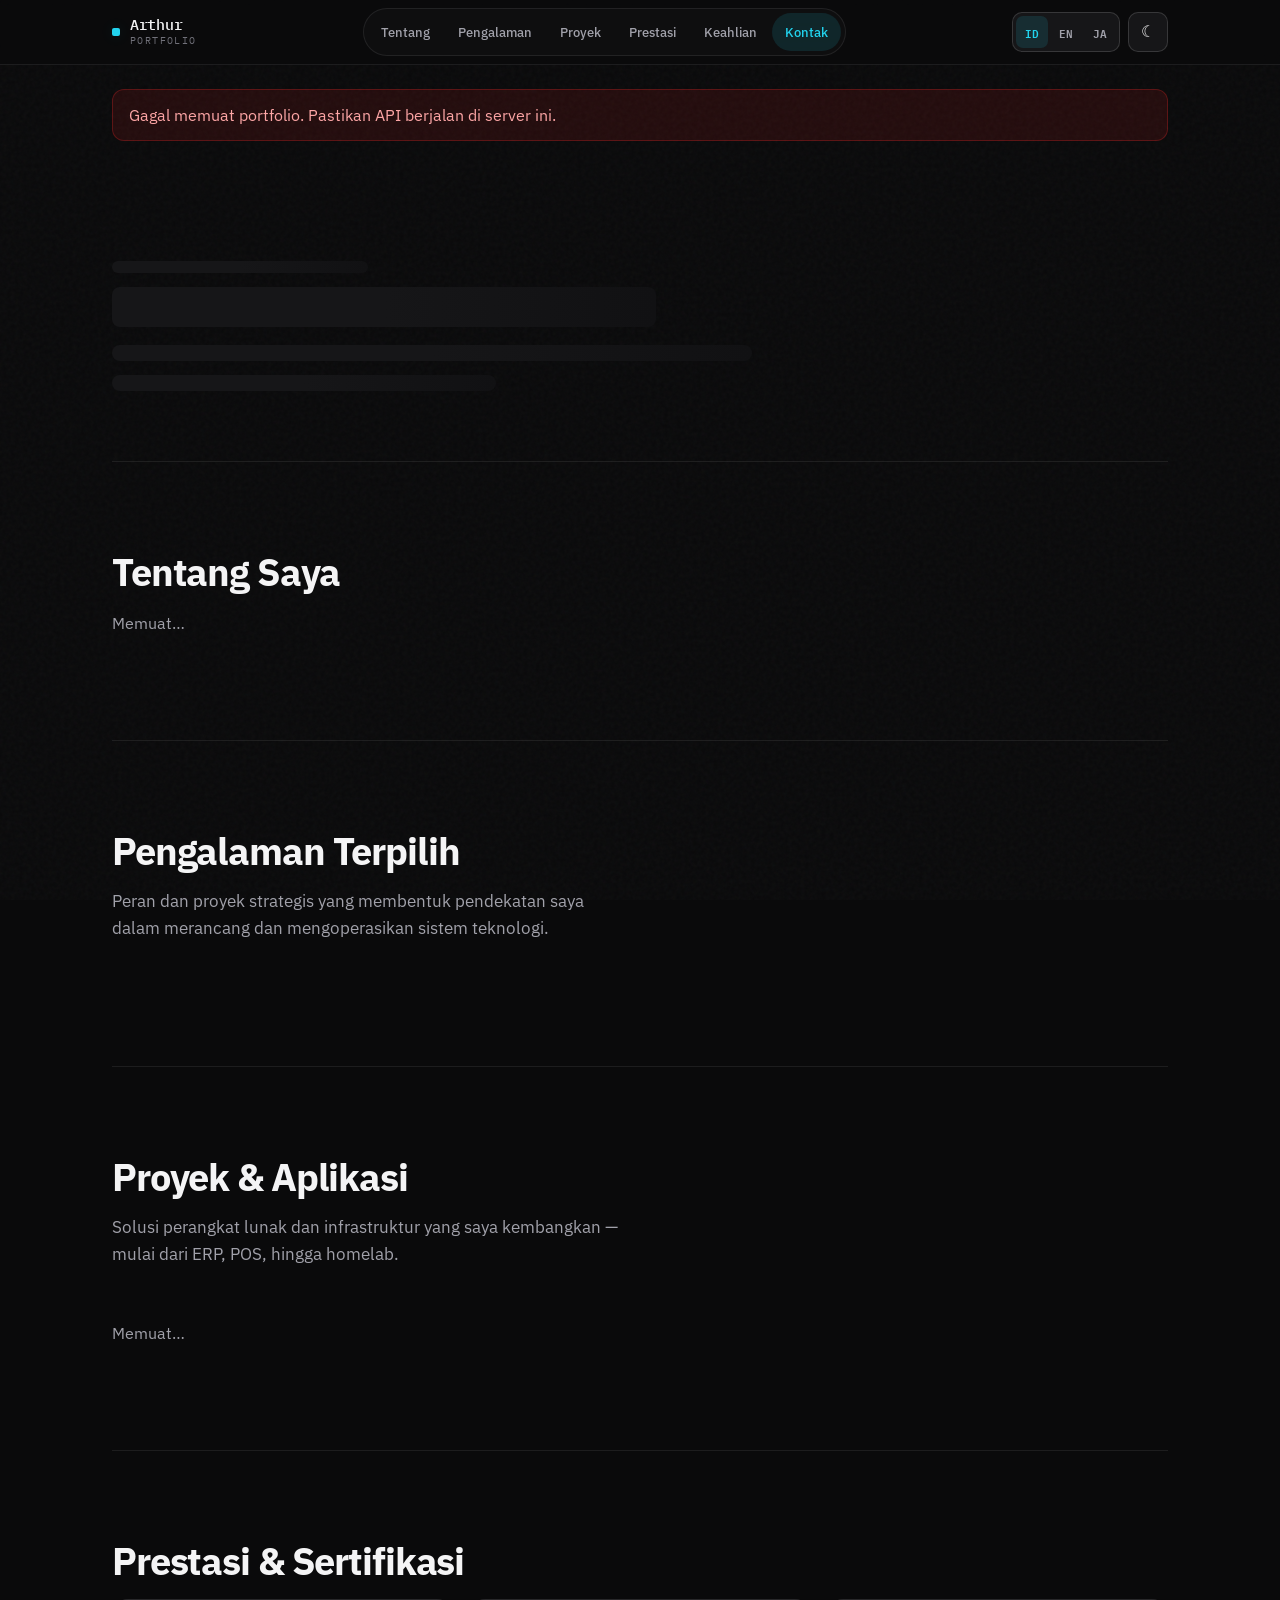
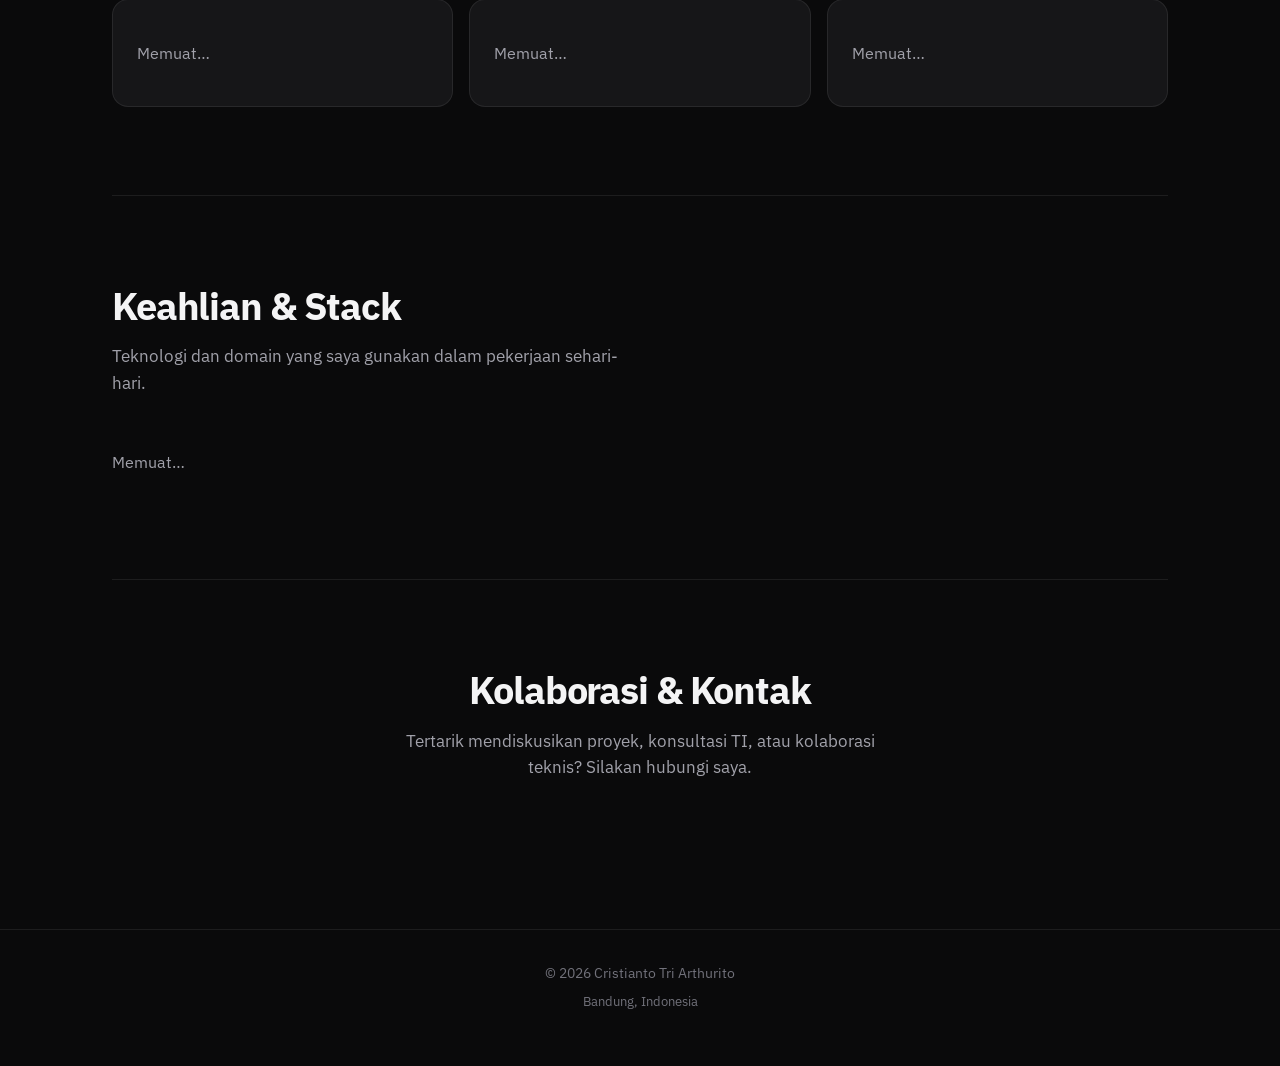
==== index.html @ 10476b2e "Initial GitHub Pages portfolio frontend. Static site from portfolio-web; CMS API hosted on VPS (ssli" ====
<!DOCTYPE html>
<html lang="id">
<head>
  <meta charset="UTF-8">
  <meta name="viewport" content="width=device-width, initial-scale=1.0">
  <meta name="description" content="Portfolio Cristianto Tri Arthurito — IT Support, Full Stack Development, Networking & Cybersecurity">
  <meta name="theme-color" content="#0a0a0b">
  <meta property="og:type" content="website">
  <meta property="og:title" content="Portfolio — Cristianto Tri Arthurito">
  <meta property="og:description" content="IT Support · Full Stack · Networking & Cybersecurity — Bandung, Indonesia">
  <meta property="og:locale" content="id_ID">
  <title>Portfolio — Cristianto Tri Arthurito</title>
  <link rel="icon" href="/favicon.svg" type="image/svg+xml">
  <link rel="preconnect" href="https://fonts.googleapis.com">
  <link rel="preconnect" href="https://fonts.gstatic.com" crossorigin>
  <link href="https://fonts.googleapis.com/css2?family=IBM+Plex+Mono:wght@400;500&family=IBM+Plex+Sans:wght@400;500;600;700&display=swap" rel="stylesheet">
  <script src="/js/theme.js"></script>
  <link rel="stylesheet" href="/css/style.css">
</head>
<body class="site">
  <div class="site__noise" aria-hidden="true"></div>

  <header class="site-header" id="site-header">
    <div class="site-header__inner">
      <a href="/" class="site-header__brand" data-i18n-attr="aria-label:nav.home">
        <span class="site-header__mark" aria-hidden="true"></span>
        <span class="site-header__brand-text">
          <strong id="nav-brand">Arthur</strong>
          <small data-i18n="nav.brand">Portfolio</small>
        </span>
      </a>

      <nav class="site-header__nav" id="site-nav" aria-label="Navigasi utama">
        <div class="site-header__links">
          <a href="/about.html" class="nav-link" data-nav="about" data-i18n="nav.about">Tentang</a>
          <a href="#pengalaman" class="nav-link" data-nav="pengalaman" data-i18n="nav.experience">Pengalaman</a>
          <a href="#proyek" class="nav-link" data-nav="proyek" data-i18n="nav.projects">Proyek</a>
          <a href="#prestasi" class="nav-link" data-nav="prestasi" data-i18n="nav.achievements">Prestasi</a>
          <a href="#keahlian" class="nav-link" data-nav="keahlian" data-i18n="nav.skills">Keahlian</a>
          <a href="#kontak" class="nav-link" data-nav="kontak" data-i18n="nav.contact">Kontak</a>
        </div>
      </nav>

      <div class="site-header__tools">
        <div id="lang-slot"></div>
        <div id="theme-slot"></div>
        <button type="button" class="site-header__menu" id="nav-toggle" data-i18n-attr="aria-label:nav.menu.open" aria-expanded="false" aria-controls="site-nav">
          <span></span><span></span><span></span>
        </button>
      </div>
    </div>
    <div class="site-header__backdrop" id="nav-backdrop" hidden></div>
  </header>

  <main class="site-main">
    <div id="load-error" class="alert" hidden role="alert"></div>

    <section id="hero" class="hero" aria-label="Profil" aria-busy="true">
      <div class="hero-skeleton" id="hero-skeleton">
        <p class="skeleton skeleton--line skeleton--sm"></p>
        <p class="skeleton skeleton--title"></p>
        <p class="skeleton skeleton--line"></p>
        <p class="skeleton skeleton--line skeleton--short"></p>
      </div>
    </section>

    <section class="stats" id="stats" aria-label="Statistik" hidden>
      <div class="stats__grid" id="stats-grid"></div>
    </section>

    <section id="tentang" class="section section--teaser">
      <h2 class="section__title" data-i18n="section.about">Tentang Saya</h2>
      <div id="about-teaser" class="about-teaser">
        <p class="muted" data-i18n="loading">Memuat…</p>
      </div>
    </section>

    <section id="pengalaman" class="section">
      <h2 class="section__title" data-i18n="section.experience">Pengalaman Terpilih</h2>
      <p class="section__lead" data-i18n="section.experience.lead">Peran dan proyek strategis yang membentuk pendekatan saya dalam merancang dan mengoperasikan sistem teknologi.</p>
      <div id="experience-featured" class="work-grid"></div>
      <details class="timeline-expand" id="timeline-expand" hidden>
        <summary data-i18n="timeline.expand">Lihat seluruh riwayat pengalaman</summary>
        <div id="experience-list" class="timeline"></div>
      </details>
    </section>

    <section id="proyek" class="section">
      <h2 class="section__title" data-i18n="section.projects">Proyek & Aplikasi</h2>
      <p class="section__lead" data-i18n="section.projects.lead">Solusi perangkat lunak dan infrastruktur yang saya kembangkan — mulai dari ERP, POS, hingga homelab.</p>
      <div class="work-grid" id="projects-grid">
        <p class="muted" data-i18n="loading">Memuat…</p>
      </div>
    </section>

    <section id="prestasi" class="section">
      <h2 class="section__title" data-i18n="section.achievements">Prestasi & Sertifikasi</h2>
      <div id="ach-section-photos" class="ach-section-photos" hidden></div>
      <div class="ach-grid" id="ach-grid">
        <div class="ach-card" id="ach-competitions"><p class="muted" data-i18n="loading">Memuat…</p></div>
        <div class="ach-card" id="ach-certifications"><p class="muted" data-i18n="loading">Memuat…</p></div>
        <div class="ach-card" id="ach-activities"><p class="muted" data-i18n="loading">Memuat…</p></div>
      </div>
    </section>

    <section id="keahlian" class="section">
      <h2 class="section__title" data-i18n="section.skills">Keahlian & Stack</h2>
      <p class="section__lead" data-i18n="section.skills.lead">Teknologi dan domain yang saya gunakan dalam pekerjaan sehari-hari.</p>
      <div class="skills-grid" id="skills-grid">
        <p class="muted" data-i18n="loading">Memuat…</p>
      </div>
    </section>

    <section id="kontak" class="section section--cta">
      <h2 class="section__title" data-i18n="section.contact">Kolaborasi & Kontak</h2>
      <p class="section__lead" id="cta-lead" data-i18n="section.contact.lead">Tertarik mendiskusikan proyek, konsultasi TI, atau kolaborasi teknis? Silakan hubungi saya.</p>
      <div class="cta-actions" id="cta-actions"></div>
    </section>
  </main>

  <footer class="site-footer">
    <p>© <span id="year"></span> <span id="footer-name">Cristianto Tri Arthurito</span></p>
    <p class="site-footer__meta"><span id="footer-location">Bandung, Indonesia</span></p>
  </footer>

  <dialog id="lightbox" class="lightbox">
    <button type="button" class="lightbox__close" id="lightbox-close" data-i18n-attr="aria-label:lightbox.close">×</button>
    <div class="lightbox__single" id="lightbox-single">
      <img id="lightbox-img" src="" alt="Foto diperbesar">
    </div>
    <div class="lightbox__album" id="lightbox-album" hidden>
      <p class="lightbox__album-title" id="lightbox-album-title"></p>
      <div class="lightbox__album-grid" id="lightbox-album-grid"></div>
    </div>
  </dialog>

  <script src="/js/config.js"></script>
  <script src="/js/content-i18n.js?v=1"></script>
  <script src="/js/i18n.js?v=3"></script>
  <script src="/js/api.js"></script>
  <script src="/js/photos.js"></script>
  <script src="/js/core.js"></script>
  <script src="/js/counters.js"></script>
  <script src="/js/reveal.js"></script>
  <script src="/js/app.js"></script>
  <script src="/js/site.js"></script>
</body>
</html>
---- css/style.css ----
/* Portfolio — codedgar-inspired, dark default + light toggle */
:root,
[data-theme="dark"] {
  --bg: #0a0a0b;
  --bg-elevated: #111113;
  --bg-card: #161618;
  --ink: #f4f4f5;
  --ink-muted: #a1a1aa;
  --ink-dim: #71717a;
  --accent: #22d3ee;
  --accent-hover: #67e8f9;
  --accent-dim: #0891b2;
  --accent-soft: rgba(34, 211, 238, 0.12);
  --border: rgba(255, 255, 255, 0.08);
  --border-strong: rgba(255, 255, 255, 0.14);
  --header-bg: rgba(10, 10, 11, 0.82);
  --btn-primary-bg: #f4f4f5;
  --btn-primary-ink: #0a0a0b;
  --noise-opacity: 0.035;
  color-scheme: dark;
}

[data-theme="light"] {
  --bg: #f8fafc;
  --bg-elevated: #ffffff;
  --bg-card: #ffffff;
  --ink: #0f172a;
  --ink-muted: #475569;
  --ink-dim: #64748b;
  --accent: #0891b2;
  --accent-hover: #0e7490;
  --accent-dim: #155e75;
  --accent-soft: rgba(8, 145, 178, 0.1);
  --border: rgba(15, 23, 42, 0.08);
  --border-strong: rgba(15, 23, 42, 0.14);
  --header-bg: rgba(248, 250, 252, 0.88);
  --btn-primary-bg: #0f172a;
  --btn-primary-ink: #f8fafc;
  --noise-opacity: 0.02;
  color-scheme: light;
}

:root {
  --radius: 12px;
  --radius-lg: 16px;
  --shadow: 0 8px 32px rgba(0, 0, 0, 0.4);
  --font: "IBM Plex Sans", system-ui, sans-serif;
  --mono: "IBM Plex Mono", ui-monospace, monospace;
  --max: 1120px;
  --header-h: 64px;
}

*, *::before, *::after { box-sizing: border-box; }

html { scroll-behavior: smooth; }

body.site {
  margin: 0;
  font-family: var(--font);
  font-size: 1rem;
  line-height: 1.65;
  color: var(--ink);
  background: var(--bg);
  min-height: 100vh;
}

.site__noise {
  pointer-events: none;
  position: fixed;
  inset: 0;
  z-index: 0;
  opacity: var(--noise-opacity);
  background-image: url("data:image/svg+xml,%3Csvg viewBox='0 0 256 256' xmlns='http://www.w3.org/2000/svg'%3E%3Cfilter id='n'%3E%3CfeTurbulence type='fractalNoise' baseFrequency='0.85' numOctaves='4' stitchTiles='stitch'/%3E%3C/filter%3E%3Crect width='100%25' height='100%25' filter='url(%23n)'/%3E%3C/svg%3E");
}

a {
  color: var(--accent);
  text-decoration: none;
  transition: color 0.15s;
}
a:hover { color: var(--accent-hover); }

.muted { color: var(--ink-muted); }

/* Header */
.site-header {
  position: sticky;
  top: 0;
  z-index: 100;
  background: var(--header-bg);
  backdrop-filter: blur(16px);
  border-bottom: 1px solid var(--border);
  transition: box-shadow 0.2s ease, border-color 0.2s ease;
}

.site-header.is-scrolled {
  border-bottom-color: var(--border-strong);
  box-shadow: 0 8px 32px rgba(0, 0, 0, 0.18);
}

[data-theme="light"] .site-header.is-scrolled {
  box-shadow: 0 8px 24px rgba(15, 23, 42, 0.08);
}

.site-header__inner {
  display: grid;
  grid-template-columns: auto 1fr auto;
  align-items: center;
  gap: 12px 20px;
  max-width: var(--max);
  margin: 0 auto;
  height: var(--header-h);
  padding: 0 clamp(16px, 4vw, 32px);
}

.site-header__brand {
  display: flex;
  align-items: center;
  gap: 10px;
  min-width: 0;
  text-decoration: none;
}

.site-header__mark {
  flex-shrink: 0;
  width: 8px;
  height: 8px;
  border-radius: 2px;
  background: var(--accent);
  box-shadow: 0 0 14px var(--accent-soft);
}

.site-header__brand-text {
  display: flex;
  flex-direction: column;
  gap: 2px;
  line-height: 1.1;
}

.site-header__brand-text strong {
  font-family: var(--mono);
  font-weight: 500;
  font-size: 0.92rem;
  color: var(--ink);
  letter-spacing: -0.02em;
}

.site-header__brand-text small {
  font-family: var(--mono);
  font-size: 0.62rem;
  font-weight: 400;
  letter-spacing: 0.14em;
  text-transform: uppercase;
  color: var(--ink-dim);
}

.site-header__brand:hover .site-header__brand-text strong {
  color: var(--accent);
}

.site-header__nav {
  display: flex;
  justify-content: center;
  min-width: 0;
}

.site-header__links {
  display: flex;
  align-items: center;
  flex-wrap: nowrap;
  gap: 2px;
  padding: 4px;
  border: 1px solid var(--border);
  border-radius: 999px;
  background: rgba(255, 255, 255, 0.02);
}

[data-theme="light"] .site-header__links {
  background: rgba(15, 23, 42, 0.03);
}

.nav-link {
  display: inline-flex;
  align-items: center;
  justify-content: center;
  padding: 8px 13px;
  border-radius: 999px;
  font-size: 0.84rem;
  font-weight: 500;
  color: var(--ink-muted);
  text-decoration: none;
  white-space: nowrap;
  transition: color 0.15s ease, background 0.15s ease, border-color 0.15s ease;
}

.nav-link:hover {
  color: var(--ink);
  background: rgba(255, 255, 255, 0.05);
}

[data-theme="light"] .nav-link:hover {
  background: rgba(15, 23, 42, 0.05);
}

.nav-link.is-active {
  color: var(--accent) !important;
  background: var(--accent-soft);
}

.nav-link--admin {
  font-family: var(--mono);
  font-size: 0.68rem;
  font-weight: 500;
  letter-spacing: 0.08em;
  text-transform: uppercase;
  padding: 7px 11px;
  border: 1px solid var(--border-strong);
  background: transparent;
}

.nav-link--admin:hover {
  color: var(--accent);
  border-color: var(--accent-dim);
  background: var(--accent-soft);
}

.nav-link--mobile-only { display: none; }
.nav-link--desktop-only { display: inline-flex; }

.site-header__tools {
  display: flex;
  align-items: center;
  gap: 8px;
}

.site-header__backdrop {
  position: fixed;
  inset: var(--header-h) 0 0;
  z-index: 98;
  background: rgba(0, 0, 0, 0.45);
  backdrop-filter: blur(2px);
  opacity: 0;
  pointer-events: none;
  transition: opacity 0.25s ease;
}

body.nav-open .site-header__backdrop {
  opacity: 1;
  pointer-events: auto;
}

.theme-toggle {
  display: inline-flex;
  align-items: center;
  justify-content: center;
  width: 40px;
  height: 40px;
  border-radius: 10px;
  border: 1px solid var(--border-strong);
  background: var(--bg-card);
  color: var(--ink);
  cursor: pointer;
  font-size: 1rem;
  transition: border-color 0.15s, background 0.15s;
}
.theme-toggle:hover {
  border-color: var(--accent);
  color: var(--accent);
}
.theme-toggle__icon { line-height: 1; }
html:not([data-theme="light"]) .theme-toggle__icon--sun { display: none; }
html[data-theme="light"] .theme-toggle__icon--moon { display: none; }

/* Language switcher */
.lang-switch {
  display: inline-flex;
  align-items: center;
  gap: 2px;
  padding: 3px;
  border: 1px solid var(--border-strong);
  border-radius: 10px;
  background: var(--bg-card);
}

.lang-switch__btn {
  display: inline-flex;
  align-items: center;
  justify-content: center;
  min-width: 32px;
  height: 32px;
  padding: 0 6px;
  border: none;
  border-radius: 7px;
  background: transparent;
  color: var(--ink-muted);
  font-family: var(--mono);
  font-size: 0.68rem;
  font-weight: 600;
  letter-spacing: 0.04em;
  cursor: pointer;
  transition: color 0.2s ease, background 0.2s ease, transform 0.2s ease;
}

.lang-switch__btn:hover {
  color: var(--ink);
  background: rgba(255, 255, 255, 0.06);
  transform: translateY(-1px);
}

[data-theme="light"] .lang-switch__btn:hover {
  background: rgba(15, 23, 42, 0.06);
}

.lang-switch__btn.is-active {
  color: var(--accent);
  background: var(--accent-soft);
}

.site-header__menu {
  display: none;
  flex-direction: column;
  justify-content: center;
  gap: 5px;
  width: 40px;
  height: 40px;
  padding: 0;
  border: 1px solid var(--border-strong);
  border-radius: 10px;
  background: var(--bg-card);
  cursor: pointer;
  transition: border-color 0.15s ease;
}

.site-header__menu:hover {
  border-color: var(--accent);
}

.site-header__menu span {
  display: block;
  width: 16px;
  height: 2px;
  margin: 0 auto;
  background: var(--ink);
  border-radius: 1px;
  transition: transform 0.22s ease, opacity 0.15s ease;
}

@media (max-width: 960px) {
  .site-header__links {
    gap: 0;
    padding: 3px;
  }

  .nav-link {
    padding: 7px 10px;
    font-size: 0.8rem;
  }
}

@media (max-width: 900px) {
  .site-header__inner {
    display: flex;
    justify-content: space-between;
  }

  .site-header__menu { display: flex; }

  .nav-link--mobile-only { display: inline-flex; }
  .nav-link--desktop-only { display: none; }

  .site-header__nav {
    position: fixed;
    top: var(--header-h);
    left: 12px;
    right: 12px;
    z-index: 99;
    justify-content: stretch;
    transform: translateY(-8px);
    opacity: 0;
    pointer-events: none;
    transition: transform 0.25s ease, opacity 0.25s ease;
  }

  .site-header__links {
    flex-direction: column;
    align-items: stretch;
    gap: 4px;
    width: 100%;
    padding: 10px;
    border-radius: var(--radius-lg);
    border-color: var(--border-strong);
    background: var(--bg-elevated);
    box-shadow: var(--shadow);
  }

  .nav-link {
    justify-content: flex-start;
    width: 100%;
    padding: 12px 14px;
    font-size: 0.92rem;
    border-radius: 10px;
  }

  .nav-link--admin {
    margin-top: 4px;
    padding-top: 12px;
    padding-bottom: 12px;
    border-style: dashed;
  }

  body.nav-open .site-header__nav {
    transform: translateY(0);
    opacity: 1;
    pointer-events: auto;
  }

  body.nav-open .site-header__menu span:nth-child(2) { opacity: 0; }
  body.nav-open .site-header__menu span:first-child { transform: translateY(7px) rotate(45deg); }
  body.nav-open .site-header__menu span:last-child { transform: translateY(-7px) rotate(-45deg); }
}

.site-main {
  position: relative;
  z-index: 1;
  max-width: var(--max);
  margin: 0 auto;
  padding: 0 clamp(16px, 4vw, 32px) 80px;
}

/* Hero */
.hero {
  padding: clamp(48px, 10vw, 96px) 0 clamp(32px, 6vw, 56px);
  border-bottom: 1px solid var(--border);
}

.hero__init {
  font-family: var(--mono);
  font-size: 0.78rem;
  color: var(--ink-dim);
  margin: 0 0 28px;
  letter-spacing: 0.02em;
}
.hero__init a { color: var(--accent); }

.hero__inner {
  display: grid;
  gap: 40px;
  align-items: center;
}
@media (min-width: 860px) {
  .hero__inner { grid-template-columns: 1.15fr 0.85fr; gap: 56px; }
}

.hero h1 {
  font-size: clamp(2.25rem, 6vw, 3.5rem);
  font-weight: 700;
  line-height: 1.08;
  letter-spacing: -0.04em;
  margin: 0 0 16px;
}

.hero__role {
  font-family: var(--mono);
  font-size: clamp(0.85rem, 2vw, 1rem);
  font-weight: 500;
  color: var(--accent);
  margin: 0 0 20px;
}

.hero__lead {
  font-size: clamp(1.05rem, 2.2vw, 1.2rem);
  color: var(--ink-muted);
  max-width: 42ch;
  margin: 0 0 28px;
  line-height: 1.6;
}

.hero__actions {
  display: flex;
  flex-wrap: wrap;
  gap: 12px;
}

.btn {
  display: inline-flex;
  align-items: center;
  justify-content: center;
  gap: 8px;
  padding: 12px 22px;
  font-family: inherit;
  font-size: 0.9rem;
  font-weight: 600;
  border-radius: var(--radius);
  border: 1px solid transparent;
  cursor: pointer;
  transition: background 0.15s, border-color 0.15s, color 0.15s;
}

.btn--primary {
  background: var(--btn-primary-bg);
  color: var(--btn-primary-ink);
}
.btn--primary:hover {
  filter: brightness(1.08);
}

.btn--ghost {
  background: transparent;
  border-color: var(--border-strong);
  color: var(--ink);
}
.btn--ghost:hover {
  border-color: var(--accent);
  color: var(--accent);
}

.hero__meta {
  font-size: 0.88rem;
  color: var(--ink-dim);
  margin-top: 20px;
}

.hero__visual {
  display: flex;
  justify-content: center;
  align-items: flex-start;
}

.hero__visual .photo-gallery--single .photo-gallery__item {
  aspect-ratio: 4/5;
  max-height: 440px;
  border-radius: var(--radius-lg);
  border: 1px solid var(--border);
  overflow: hidden;
  box-shadow: var(--shadow);
}

/* Hero — tumpukan foto profil */
.photo-stack {
  position: relative;
  display: block;
  width: min(100%, 300px);
  aspect-ratio: 4/5;
  max-height: 440px;
  margin: 0 auto;
  padding: 0;
  border: none;
  background: transparent;
  cursor: pointer;
  -webkit-tap-highlight-color: transparent;
}

.photo-stack:focus-visible {
  outline: 2px solid var(--accent);
  outline-offset: 4px;
  border-radius: var(--radius-lg);
}

.photo-stack__card {
  position: absolute;
  inset: 0;
  border-radius: var(--radius-lg);
  border: 1px solid var(--border);
  overflow: hidden;
  box-shadow: var(--shadow);
  background: var(--bg-card);
  transform: translate(calc(var(--depth) * 11px), calc(var(--depth) * -9px))
    rotate(calc(var(--depth) * 1.8deg));
  z-index: calc(20 - var(--depth));
  transition: transform 0.25s ease, box-shadow 0.25s ease;
}

.photo-stack__card img {
  width: 100%;
  height: 100%;
  object-fit: cover;
  display: block;
}

.photo-stack:hover .photo-stack__card,
.photo-stack:focus-visible .photo-stack__card {
  transform: translate(calc(var(--depth) * 13px), calc(var(--depth) * -11px))
    rotate(calc(var(--depth) * 1.8deg));
}

.photo-stack:hover .photo-stack__card:first-child,
.photo-stack:focus-visible .photo-stack__card:first-child {
  box-shadow: 0 20px 40px rgba(0, 0, 0, 0.18);
}

.photo-stack__badge {
  position: absolute;
  right: 12px;
  bottom: 12px;
  z-index: 20;
  font-family: var(--mono);
  font-size: 0.72rem;
  font-weight: 600;
  padding: 6px 10px;
  border-radius: 999px;
  background: rgba(10, 10, 11, 0.75);
  color: #fff;
  border: 1px solid rgba(255, 255, 255, 0.15);
  backdrop-filter: blur(6px);
  pointer-events: none;
}

/* Stats */
.stats {
  padding: 40px 0;
  border-bottom: 1px solid var(--border);
}

.stats__grid {
  display: grid;
  grid-template-columns: repeat(2, 1fr);
  gap: 24px 32px;
}
@media (min-width: 640px) {
  .stats__grid { grid-template-columns: repeat(4, 1fr); }
}

.stat-item__value {
  font-size: clamp(2rem, 4vw, 2.75rem);
  font-weight: 700;
  letter-spacing: -0.03em;
  line-height: 1;
  margin-bottom: 6px;
  font-variant-numeric: tabular-nums;
  transition: opacity 0.2s;
}

.stat-item.is-animating .stat-item__value {
  opacity: 1;
}

/* About teaser & page */
.section--teaser { padding-bottom: clamp(40px, 6vw, 64px); }

.about-teaser__text {
  font-size: 1.05rem;
  color: var(--ink-muted);
  max-width: 58ch;
  margin: 0 0 16px;
  line-height: 1.65;
}

.about-block__link {
  display: inline-flex;
  font-weight: 600;
  font-size: 0.95rem;
}

.about-page__hero {
  padding: clamp(40px, 8vw, 72px) 0 24px;
  border-bottom: 1px solid var(--border);
}

.about-page__title {
  font-size: clamp(2rem, 5vw, 2.75rem);
  font-weight: 700;
  letter-spacing: -0.03em;
  margin: 0 0 12px;
}

.about-page__layout {
  display: grid;
  gap: 32px;
}
@media (min-width: 860px) {
  .about-page__layout {
    grid-template-columns: 1fr minmax(240px, 300px);
    align-items: start;
  }
}

.about-page__story p {
  margin: 0 0 1.1em;
  color: var(--ink-muted);
  font-size: 1.05rem;
  line-height: 1.7;
}
.about-page__story p:last-child { margin-bottom: 0; }

.about-page__photo {
  margin-bottom: 28px;
  max-width: 360px;
}
.about-page__photo .photo-gallery__item {
  aspect-ratio: 4/5;
  border-radius: var(--radius-lg);
  border: 1px solid var(--border);
}

.about-sidebar__card {
  padding: 22px;
  background: var(--bg-card);
  border: 1px solid var(--border);
  border-radius: var(--radius-lg);
  position: sticky;
  top: calc(var(--header-h) + 16px);
}
.about-sidebar__card h3 {
  font-family: var(--mono);
  font-size: 0.75rem;
  text-transform: uppercase;
  letter-spacing: 0.08em;
  color: var(--accent-dim);
  margin: 0 0 14px;
}
.about-sidebar__card ul {
  list-style: none;
  margin: 0;
  padding: 0;
}
.about-sidebar__card li {
  display: flex;
  flex-direction: column;
  gap: 4px;
  padding: 10px 0;
  border-bottom: 1px solid var(--border);
  font-size: 0.88rem;
}
.about-sidebar__card li:last-child { border-bottom: none; }
.about-sidebar__card span { color: var(--ink-dim); font-size: 0.78rem; }

.principle-grid {
  display: grid;
  gap: 16px;
}
@media (min-width: 640px) {
  .principle-grid { grid-template-columns: repeat(2, 1fr); }
}

.principle-card {
  padding: 22px 24px;
  background: var(--bg-card);
  border: 1px solid var(--border);
  border-radius: var(--radius-lg);
}
.principle-card h3 {
  font-size: 1rem;
  font-weight: 600;
  margin: 0 0 8px;
}
.principle-card p {
  margin: 0;
  font-size: 0.92rem;
  color: var(--ink-muted);
  line-height: 1.55;
}

.stack-cloud {
  display: flex;
  flex-wrap: wrap;
  gap: 10px;
}
.tag--lg {
  font-size: 0.82rem;
  padding: 8px 14px;
}

.about-page__back {
  margin-top: 24px;
  font-size: 0.9rem;
}

.stat-item__label {
  font-size: 0.82rem;
  color: var(--ink-muted);
  line-height: 1.4;
}

/* Sections */
.section {
  padding: clamp(56px, 8vw, 88px) 0;
  border-bottom: 1px solid var(--border);
}

.section__label {
  font-family: var(--mono);
  font-size: 0.75rem;
  color: var(--accent-dim);
  margin: 0 0 16px;
  letter-spacing: 0.04em;
}

.section__title {
  font-size: clamp(1.75rem, 4vw, 2.35rem);
  font-weight: 700;
  letter-spacing: -0.03em;
  margin: 0 0 16px;
  line-height: 1.15;
}

.section__lead {
  font-size: 1.05rem;
  color: var(--ink-muted);
  max-width: 52ch;
  margin: 0 0 36px;
  line-height: 1.6;
}

/* Problem / focus cards */
.problem-grid {
  display: grid;
  gap: 16px;
}
@media (min-width: 640px) {
  .problem-grid { grid-template-columns: repeat(2, 1fr); }
}

.problem-card {
  padding: 24px 26px;
  background: var(--bg-card);
  border: 1px solid var(--border);
  border-radius: var(--radius-lg);
  transition: border-color 0.2s;
}
.problem-card:hover { border-color: var(--border-strong); }

.problem-card__num {
  font-family: var(--mono);
  font-size: 0.72rem;
  color: var(--accent);
  display: block;
  margin-bottom: 12px;
}

.problem-card h3 {
  font-size: 1.05rem;
  font-weight: 600;
  margin: 0 0 10px;
  letter-spacing: -0.02em;
}

.problem-card p {
  margin: 0;
  font-size: 0.92rem;
  color: var(--ink-muted);
  line-height: 1.55;
}

/* About */
.about-block {
  display: grid;
  gap: 32px;
}
@media (min-width: 700px) {
  .about-block:has(.about-block__media) {
    grid-template-columns: minmax(200px, 320px) 1fr;
    align-items: start;
  }
}

.about-block__text p {
  margin: 0 0 1.1em;
  color: var(--ink-muted);
  font-size: 1.02rem;
}
.about-block__text p:last-child { margin-bottom: 0; }

.about-block__link {
  display: inline-flex;
  margin-top: 20px;
  font-weight: 600;
  font-size: 0.95rem;
}

/* Featured work */
.work-grid {
  display: grid;
  gap: 20px;
}
@media (min-width: 700px) {
  .work-grid { grid-template-columns: repeat(auto-fit, minmax(300px, 1fr)); }
}

.work-card {
  display: flex;
  flex-direction: column;
  padding: 28px;
  background: var(--bg-card);
  border: 1px solid var(--border);
  border-radius: var(--radius-lg);
  transition: border-color 0.25s ease, transform 0.3s cubic-bezier(0.34, 1.56, 0.64, 1), box-shadow 0.25s ease;
  min-height: 100%;
}
.work-card:hover {
  border-color: var(--accent-dim);
  transform: translateY(-4px);
  box-shadow: 0 12px 32px rgba(0, 0, 0, 0.18);
}

[data-theme="light"] .work-card:hover {
  box-shadow: 0 12px 28px rgba(15, 23, 42, 0.1);
}

.work-card__meta {
  font-family: var(--mono);
  font-size: 0.72rem;
  color: var(--ink-dim);
  margin-bottom: 12px;
}

.work-card__tags {
  display: flex;
  flex-wrap: wrap;
  gap: 6px;
  margin-bottom: 14px;
}

.work-card__tag {
  font-family: var(--mono);
  font-size: 0.68rem;
  padding: 4px 8px;
  border-radius: 4px;
  background: var(--accent-soft);
  color: var(--accent);
}

.work-card h3 {
  font-size: 1.2rem;
  font-weight: 600;
  margin: 0 0 8px;
  letter-spacing: -0.02em;
}

.work-card__company {
  font-size: 0.88rem;
  color: var(--accent);
  margin: 0 0 14px;
}

.work-card p {
  margin: 0;
  font-size: 0.9rem;
  color: var(--ink-muted);
  flex: 1;
  line-height: 1.55;
}

.work-card ul {
  margin: 12px 0 0;
  padding-left: 1.1em;
  font-size: 0.85rem;
  color: var(--ink-muted);
}

/* Project cards */
.project-card__head {
  display: flex;
  justify-content: flex-end;
  margin: -4px 0 8px;
}

.project-card__status {
  font-family: var(--mono);
  font-size: 0.68rem;
  padding: 4px 10px;
  border-radius: 999px;
  border: 1px solid var(--border);
  color: var(--ink-muted);
}

.project-card__status--live {
  border-color: rgba(34, 197, 94, 0.35);
  color: #22c55e;
  background: rgba(34, 197, 94, 0.08);
}

.project-card__status--internal {
  border-color: rgba(59, 130, 246, 0.35);
  color: #3b82f6;
  background: rgba(59, 130, 246, 0.08);
}

.project-card__status--demo,
.project-card__status--development {
  border-color: rgba(234, 179, 8, 0.35);
  color: #eab308;
  background: rgba(234, 179, 8, 0.08);
}

.project-card__actions {
  display: flex;
  flex-wrap: wrap;
  gap: 8px;
  margin-top: 18px;
  padding-top: 16px;
  border-top: 1px solid var(--border);
}

/* Timeline expand */
.timeline-expand {
  margin-top: 32px;
}
.timeline-expand summary {
  font-family: var(--mono);
  font-size: 0.85rem;
  color: var(--accent);
  cursor: pointer;
  padding: 12px 0;
  list-style: none;
}
.timeline-expand summary::-webkit-details-marker { display: none; }

.timeline {
  position: relative;
  padding-left: 24px;
  margin-top: 16px;
}
.timeline::before {
  content: "";
  position: absolute;
  left: 5px;
  top: 8px;
  bottom: 8px;
  width: 1px;
  background: var(--border-strong);
}

.timeline__item {
  position: relative;
  margin-bottom: 24px;
}

.timeline__dot {
  position: absolute;
  left: -24px;
  top: 20px;
  width: 10px;
  height: 10px;
  border-radius: 50%;
  background: var(--accent);
  border: 2px solid var(--bg);
}

.timeline__body {
  padding: 20px 24px;
  background: var(--bg-card);
  border: 1px solid var(--border);
  border-radius: var(--radius);
  transition: border-color 0.25s ease, transform 0.25s ease, box-shadow 0.25s ease;
}

.timeline__item:hover .timeline__body {
  border-color: var(--accent-dim);
  transform: translateX(4px);
  box-shadow: -4px 8px 24px rgba(0, 0, 0, 0.12);
}

.timeline__body h3 {
  font-size: 1.05rem;
  margin: 0 0 6px;
  font-weight: 600;
}

.timeline__meta {
  font-family: var(--mono);
  font-size: 0.78rem;
  color: var(--ink-dim);
  margin: 0 0 12px;
}

.timeline__body ul {
  margin: 0;
  padding-left: 1.1em;
  font-size: 0.88rem;
  color: var(--ink-muted);
}

.timeline__photos, .ach-card__photos { margin-bottom: 14px; }

/* Achievements */
.ach-section-photos { margin-bottom: 24px; }

.ach-grid {
  display: grid;
  gap: 16px;
}
@media (min-width: 700px) {
  .ach-grid { grid-template-columns: repeat(3, 1fr); }
}

.ach-card {
  padding: 24px;
  background: var(--bg-card);
  border: 1px solid var(--border);
  border-radius: var(--radius-lg);
  transition: border-color 0.25s ease, transform 0.3s cubic-bezier(0.34, 1.56, 0.64, 1), box-shadow 0.25s ease;
}

.ach-card:hover {
  border-color: var(--accent-dim);
  transform: translateY(-3px);
  box-shadow: 0 10px 28px rgba(0, 0, 0, 0.15);
}

[data-theme="light"] .ach-card:hover {
  box-shadow: 0 10px 24px rgba(15, 23, 42, 0.08);
}

.ach-card h3 {
  font-family: var(--mono);
  font-size: 0.78rem;
  font-weight: 500;
  text-transform: uppercase;
  letter-spacing: 0.08em;
  color: var(--accent);
  margin: 0 0 14px;
}

.ach-card ul {
  margin: 0;
  padding-left: 1.1em;
  font-size: 0.88rem;
  color: var(--ink-muted);
}
.ach-card li { margin-bottom: 0.4em; }

/* Skills */
.skills-grid {
  display: grid;
  gap: 14px;
  grid-template-columns: repeat(auto-fill, minmax(260px, 1fr));
}

.skill-card {
  padding: 20px 22px;
  background: var(--bg-card);
  border: 1px solid var(--border);
  border-radius: var(--radius);
  transition: border-color 0.3s ease, transform 0.35s cubic-bezier(0.34, 1.56, 0.64, 1), box-shadow 0.3s ease, background 0.3s ease;
  position: relative;
  overflow: hidden;
}

.skill-card::before {
  content: "";
  position: absolute;
  inset: 0;
  background: linear-gradient(135deg, var(--accent-soft) 0%, transparent 60%);
  opacity: 0;
  transition: opacity 0.35s ease;
  pointer-events: none;
}

.skill-card:hover {
  border-color: var(--accent);
  transform: translateY(-6px) scale(1.02);
  box-shadow: 0 16px 40px rgba(34, 211, 238, 0.12);
}

.skill-card:hover::before {
  opacity: 1;
}

[data-theme="light"] .skill-card:hover {
  box-shadow: 0 16px 36px rgba(8, 145, 178, 0.14);
}

.skill-card h3 {
  position: relative;
  z-index: 1;
  font-size: 0.82rem;
  font-weight: 600;
  margin: 0 0 12px;
  color: var(--ink-dim);
  text-transform: uppercase;
  letter-spacing: 0.06em;
  transition: color 0.25s ease;
}

.skill-card:hover h3 {
  color: var(--accent);
}

.skill-card__tags {
  display: flex;
  flex-wrap: wrap;
  gap: 8px;
  position: relative;
  z-index: 1;
}

.tag {
  font-family: var(--mono);
  font-size: 0.75rem;
  padding: 5px 10px;
  border-radius: 6px;
  background: rgba(255, 255, 255, 0.05);
  border: 1px solid var(--border);
  color: var(--ink-muted);
  transition: transform 0.25s cubic-bezier(0.34, 1.56, 0.64, 1), border-color 0.2s ease, color 0.2s ease, background 0.2s ease;
}

.skill-card:hover .tag {
  border-color: var(--accent-dim);
}

.skill-card .tag:hover {
  transform: translateY(-3px) scale(1.06);
  color: var(--accent);
  background: var(--accent-soft);
  border-color: var(--accent);
}

/* CTA */
.section--cta {
  text-align: center;
  border-bottom: none;
  padding-bottom: 40px;
}
.section--cta .section__label,
.section--cta .section__title,
.section--cta .section__lead {
  margin-left: auto;
  margin-right: auto;
}
.section--cta .section__lead { margin-bottom: 28px; }

.cta-actions {
  display: flex;
  flex-wrap: wrap;
  gap: 12px;
  justify-content: center;
}

.cta-empty {
  margin: 0;
  max-width: 36rem;
  text-align: center;
  color: var(--ink-muted);
  font-size: 0.95rem;
  line-height: 1.55;
}

.hero-skeleton {
  max-width: 640px;
}

.skeleton {
  display: block;
  border-radius: 8px;
  background: linear-gradient(90deg, var(--bg-card) 25%, var(--bg-elevated) 50%, var(--bg-card) 75%);
  background-size: 200% 100%;
  animation: skeleton-shimmer 1.2s ease-in-out infinite;
  margin: 0 0 14px;
  min-height: 1rem;
}

.skeleton--sm { width: 40%; min-height: 0.75rem; }
.skeleton--title { width: 85%; min-height: 2.5rem; margin-bottom: 18px; }
.skeleton--short { width: 60%; }

@keyframes skeleton-shimmer {
  0% { background-position: 100% 0; }
  100% { background-position: -100% 0; }
}

/* Footer */
.site-footer {
  position: relative;
  z-index: 1;
  text-align: center;
  padding: 32px 24px 48px;
  font-size: 0.85rem;
  color: var(--ink-dim);
  border-top: 1px solid var(--border);
}
.site-footer p { margin: 0 0 6px; }
.site-footer__meta {
  font-size: 0.82rem;
  color: var(--ink-dim);
}
.site-footer__mono {
  font-family: var(--mono);
  font-size: 0.72rem;
  color: var(--ink-dim);
}

.alert {
  background: rgba(220, 38, 38, 0.12);
  color: #fca5a5;
  padding: 12px 16px;
  border-radius: var(--radius);
  border: 1px solid rgba(220, 38, 38, 0.3);
  margin: 24px 0;
}

/* Photo galleries */
.photo-gallery {
  display: grid;
  grid-template-columns: repeat(auto-fill, minmax(100px, 1fr));
  gap: 10px;
}
.photo-gallery--compact {
  grid-template-columns: repeat(auto-fill, minmax(72px, 1fr));
  gap: 8px;
}
.photo-gallery--single { grid-template-columns: 1fr; }

.photo-gallery__item {
  display: block;
  padding: 0;
  border: none;
  border-radius: 8px;
  overflow: hidden;
  cursor: zoom-in;
  background: var(--bg-card);
  aspect-ratio: 1;
  transition: transform 0.2s;
}
.photo-gallery__item:hover { transform: scale(1.02); }

.photo-gallery__item img {
  width: 100%;
  height: 100%;
  object-fit: cover;
  display: block;
}

/* Lightbox */
.lightbox {
  border: none;
  padding: 0;
  max-width: min(92vw, 960px);
  width: min(92vw, 960px);
  background: transparent;
}
.lightbox::backdrop {
  background: rgba(0, 0, 0, 0.9);
  backdrop-filter: blur(4px);
}
.lightbox__single img {
  width: 100%;
  max-height: 85vh;
  object-fit: contain;
  border-radius: var(--radius);
  display: block;
}
.lightbox__album {
  width: 100%;
  max-height: 85vh;
  overflow: auto;
  padding: 8px 4px 16px;
}
.lightbox__album-title {
  margin: 0 0 16px;
  font-size: 1rem;
  font-weight: 600;
  color: #fff;
  text-align: center;
}
.lightbox__album-grid {
  display: grid;
  grid-template-columns: repeat(auto-fill, minmax(140px, 1fr));
  gap: 12px;
}
.lightbox__album-item {
  display: block;
  padding: 0;
  border: none;
  border-radius: 10px;
  overflow: hidden;
  cursor: zoom-in;
  aspect-ratio: 4/5;
  background: rgba(255, 255, 255, 0.06);
  transition: transform 0.2s, box-shadow 0.2s;
}
.lightbox__album-item:hover {
  transform: scale(1.03);
  box-shadow: 0 8px 24px rgba(0, 0, 0, 0.4);
}
.lightbox__album-item img {
  width: 100%;
  height: 100%;
  object-fit: cover;
  display: block;
}
.lightbox__close {
  position: fixed;
  top: 16px;
  right: 16px;
  width: 44px;
  height: 44px;
  border: none;
  border-radius: 50%;
  background: rgba(255, 255, 255, 0.1);
  color: #fff;
  font-size: 1.5rem;
  cursor: pointer;
  z-index: 10;
}

/* ========== Admin (light theme) ========== */
.admin-body {
  --bg: #eef1f5;
  --bg-elevated: #ffffff;
  --ink: #0f172a;
  --ink-muted: #64748b;
  --accent: #0d6e6e;
  --accent-soft: #e0f2f1;
  --border: rgba(15, 23, 42, 0.08);
  --font-display: "IBM Plex Sans", system-ui, sans-serif;
  background: #eef1f5;
  color: var(--ink);
  color-scheme: light;
}

.login-box {
  max-width: 400px;
  margin: 10vh auto;
  padding: 36px;
  background: #fff;
  border-radius: var(--radius-lg);
  box-shadow: var(--shadow);
  border: 1px solid var(--border);
}
.login-box h1 { margin: 0 0 8px; font-size: 1.5rem; }

.admin-top {
  display: flex;
  justify-content: space-between;
  align-items: flex-start;
  gap: 16px;
  padding: 20px 24px;
  background: #fff;
  border-bottom: 1px solid var(--border);
}

.admin-tabs {
  display: flex;
  flex-wrap: wrap;
  gap: 4px;
  padding: 12px 24px;
  background: #fff;
  border-bottom: 1px solid var(--border);
}
.admin-tabs button {
  padding: 10px 16px;
  border: none;
  background: transparent;
  font-family: inherit;
  font-size: 0.9rem;
  font-weight: 500;
  color: var(--ink-muted);
  border-radius: var(--radius);
  cursor: pointer;
}
.admin-tabs button.is-active {
  background: var(--accent-soft);
  color: var(--accent);
}

.admin-main {
  max-width: 720px;
  margin: 0 auto;
  padding: 24px;
}
.admin-main section[hidden] { display: none !important; }

.admin-actions {
  position: sticky;
  bottom: 0;
  margin-top: 32px;
  padding: 16px 0;
  background: linear-gradient(transparent, #eef1f5 24%);
}

.field {
  display: flex;
  flex-direction: column;
  gap: 6px;
  margin-bottom: 16px;
}
.field span {
  font-size: 0.82rem;
  font-weight: 600;
  color: var(--ink-muted);
}
.field input, .field textarea {
  font-family: inherit;
  font-size: 0.95rem;
  padding: 10px 12px;
  border: 1px solid var(--border);
  border-radius: var(--radius);
  background: #fff;
}
.field input:focus, .field textarea:focus {
  outline: 2px solid var(--accent-soft);
  border-color: var(--accent);
}
.field--full { grid-column: 1 / -1; }

.form-grid { display: grid; gap: 0 16px; }
.form-grid--2 { grid-template-columns: 1fr 1fr; }
@media (max-width: 560px) { .form-grid--2 { grid-template-columns: 1fr; } }

.editor-card {
  background: #fff;
  border: 1px solid var(--border);
  border-radius: var(--radius-lg);
  padding: 20px;
  margin-bottom: 16px;
}
.editor-card__head {
  display: flex;
  justify-content: space-between;
  align-items: center;
  margin-bottom: 12px;
}

.hint { font-size: 0.85rem; color: var(--ink-muted); margin: 0 0 12px; }

.photo-slot-wrap { margin-bottom: 20px; }

.photo-editor {
  background: #f8fafc;
  border: 1px dashed var(--border);
  border-radius: var(--radius-lg);
  padding: 16px;
  margin-bottom: 8px;
}
.photo-editor__head {
  display: flex;
  justify-content: space-between;
  align-items: center;
  margin-bottom: 4px;
}
.photo-editor__label { font-weight: 600; font-size: 0.9rem; }
.photo-editor__count { font-size: 0.8rem; color: var(--ink-muted); }
.photo-editor__hint { margin-bottom: 12px !important; }
.photo-editor__grid {
  display: grid;
  grid-template-columns: repeat(auto-fill, minmax(88px, 1fr));
  gap: 10px;
  margin-bottom: 12px;
}
.photo-editor__thumb {
  position: relative;
  aspect-ratio: 1;
  border-radius: 8px;
  overflow: hidden;
  border: 1px solid var(--border);
}
.photo-editor__thumb img { width: 100%; height: 100%; object-fit: cover; }
.photo-editor__del {
  position: absolute;
  top: 4px; right: 4px;
  width: 26px; height: 26px;
  border: none; border-radius: 50%;
  background: rgba(0,0,0,0.65);
  color: #fff;
  font-size: 1.1rem;
  cursor: pointer;
}
.photo-editor__upload {
  display: inline-flex;
  align-items: center;
  padding: 10px 16px;
  border-radius: var(--radius);
  border: 1px dashed var(--accent);
  color: var(--accent);
  font-weight: 600;
  font-size: 0.88rem;
  cursor: pointer;
  background: #fff;
}
.photo-editor__upload.is-disabled { opacity: 0.5; pointer-events: none; }
.photo-editor__upload input { display: none; }

.btn--sm { padding: 6px 12px; font-size: 0.82rem; }
.btn.danger { color: #b91c1c; border-color: #fecaca; }
.btn.danger:hover { background: #fef2f2; }

.toast {
  position: fixed;
  bottom: 24px;
  left: 50%;
  transform: translateX(-50%) translateY(80px);
  padding: 12px 20px;
  border-radius: var(--radius);
  background: var(--ink);
  color: #fff;
  font-size: 0.9rem;
  opacity: 0;
  transition: transform 0.25s, opacity 0.25s;
  z-index: 200;
  pointer-events: none;
}
.toast--show { transform: translateX(-50%) translateY(0); opacity: 1; }
.toast--err { background: #b91c1c; }
.toast--ok { background: var(--accent); }

.stat-item {
  transition: transform 0.3s cubic-bezier(0.34, 1.56, 0.64, 1);
}

.stat-item:hover {
  transform: translateY(-4px);
}

.stat-item:hover .stat-item__value {
  color: var(--accent);
  transition: color 0.25s ease;
}

/* Scroll reveal */
.reveal {
  opacity: 0;
  transform: translateY(24px);
  transition: opacity 0.6s ease, transform 0.6s cubic-bezier(0.22, 1, 0.36, 1);
  transition-delay: var(--reveal-delay, 0s);
}

.reveal.is-visible {
  opacity: 1;
  transform: translateY(0);
}

.btn {
  transition: background 0.15s, border-color 0.15s, color 0.15s, transform 0.2s cubic-bezier(0.34, 1.56, 0.64, 1), box-shadow 0.2s ease;
}

.btn:hover {
  transform: translateY(-2px);
}

.btn--primary:hover {
  box-shadow: 0 6px 20px rgba(244, 244, 245, 0.15);
}

.btn--ghost:hover {
  box-shadow: 0 4px 16px rgba(34, 211, 238, 0.12);
}

.timeline-expand summary {
  transition: color 0.2s ease, letter-spacing 0.2s ease;
}

.timeline-expand summary:hover {
  letter-spacing: 0.02em;
}

@media (prefers-reduced-motion: reduce) {
  html { scroll-behavior: auto; }
  .work-card:hover,
  .skill-card:hover,
  .ach-card:hover,
  .stat-item:hover,
  .btn:hover { transform: none; }
  .skill-card .tag:hover { transform: none; }
  .timeline__item:hover .timeline__body { transform: none; }
  .reveal {
    opacity: 1;
    transform: none;
    transition: none;
  }
}
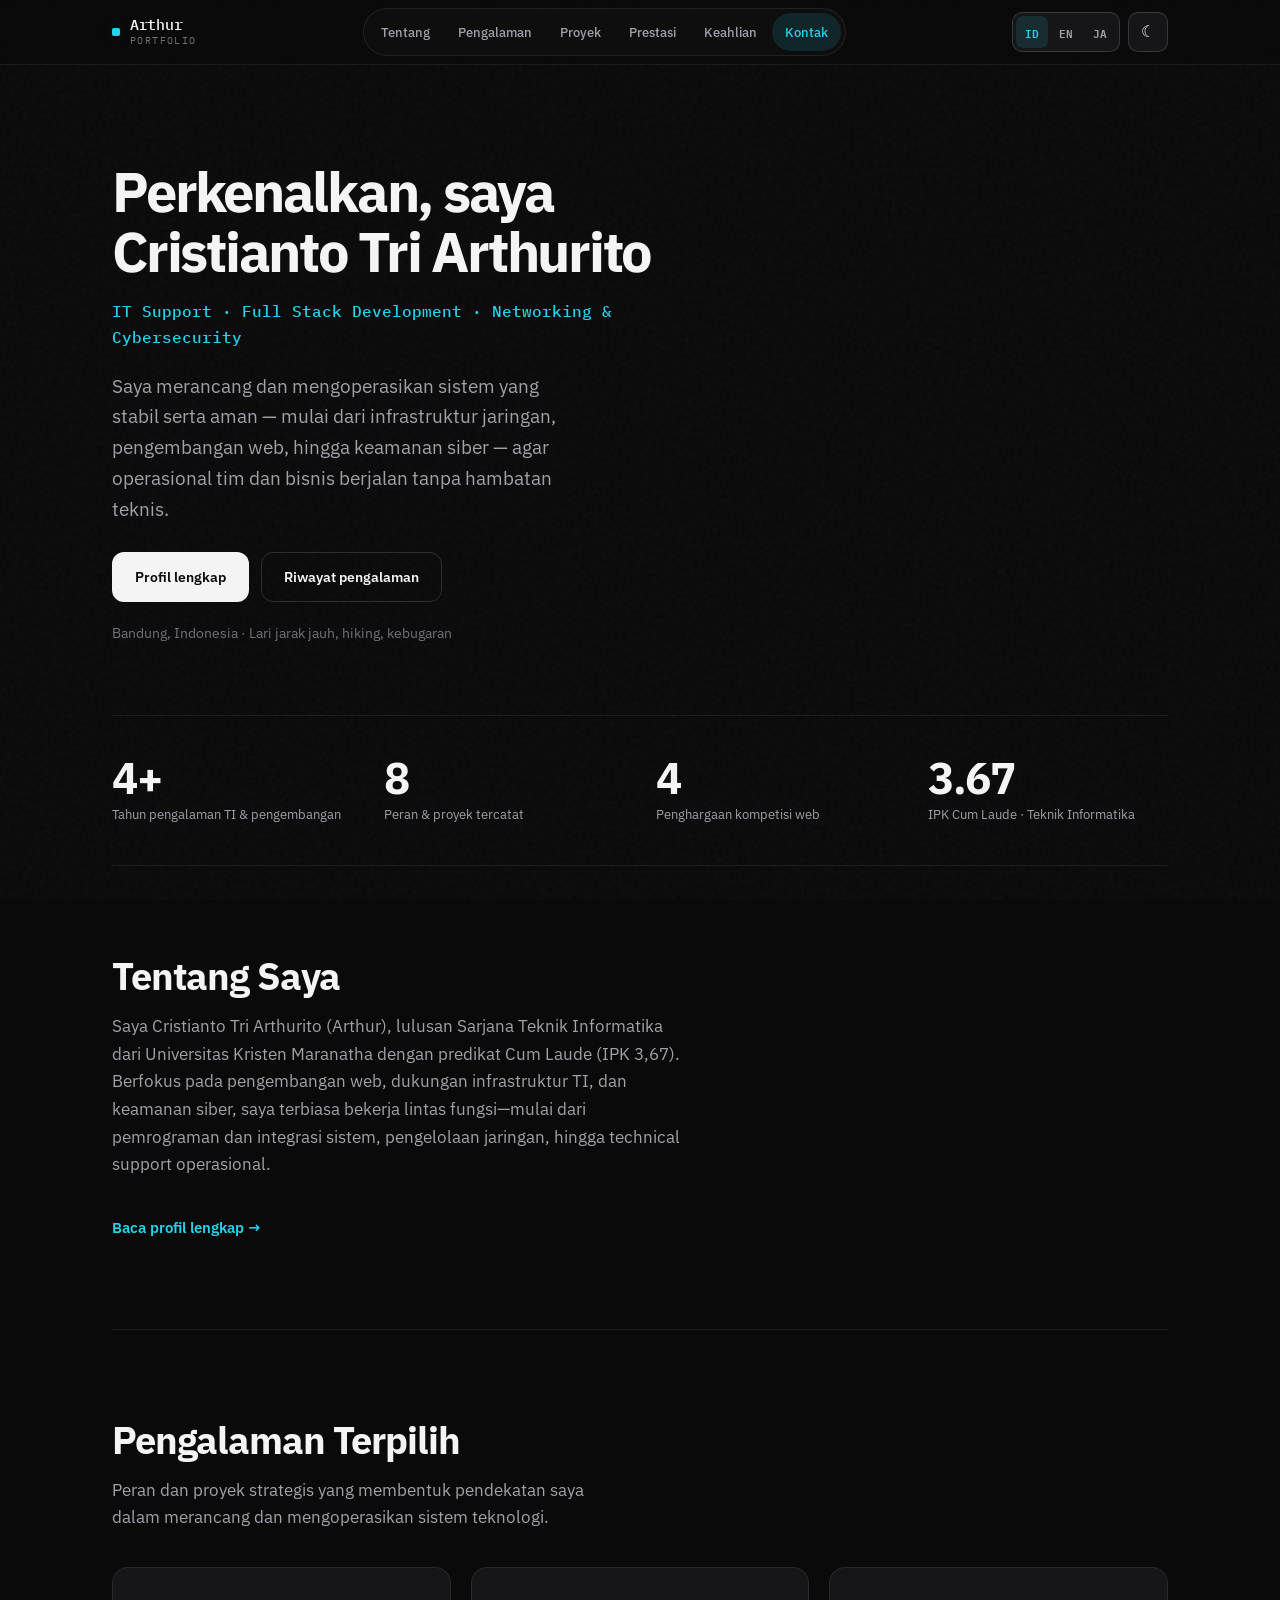
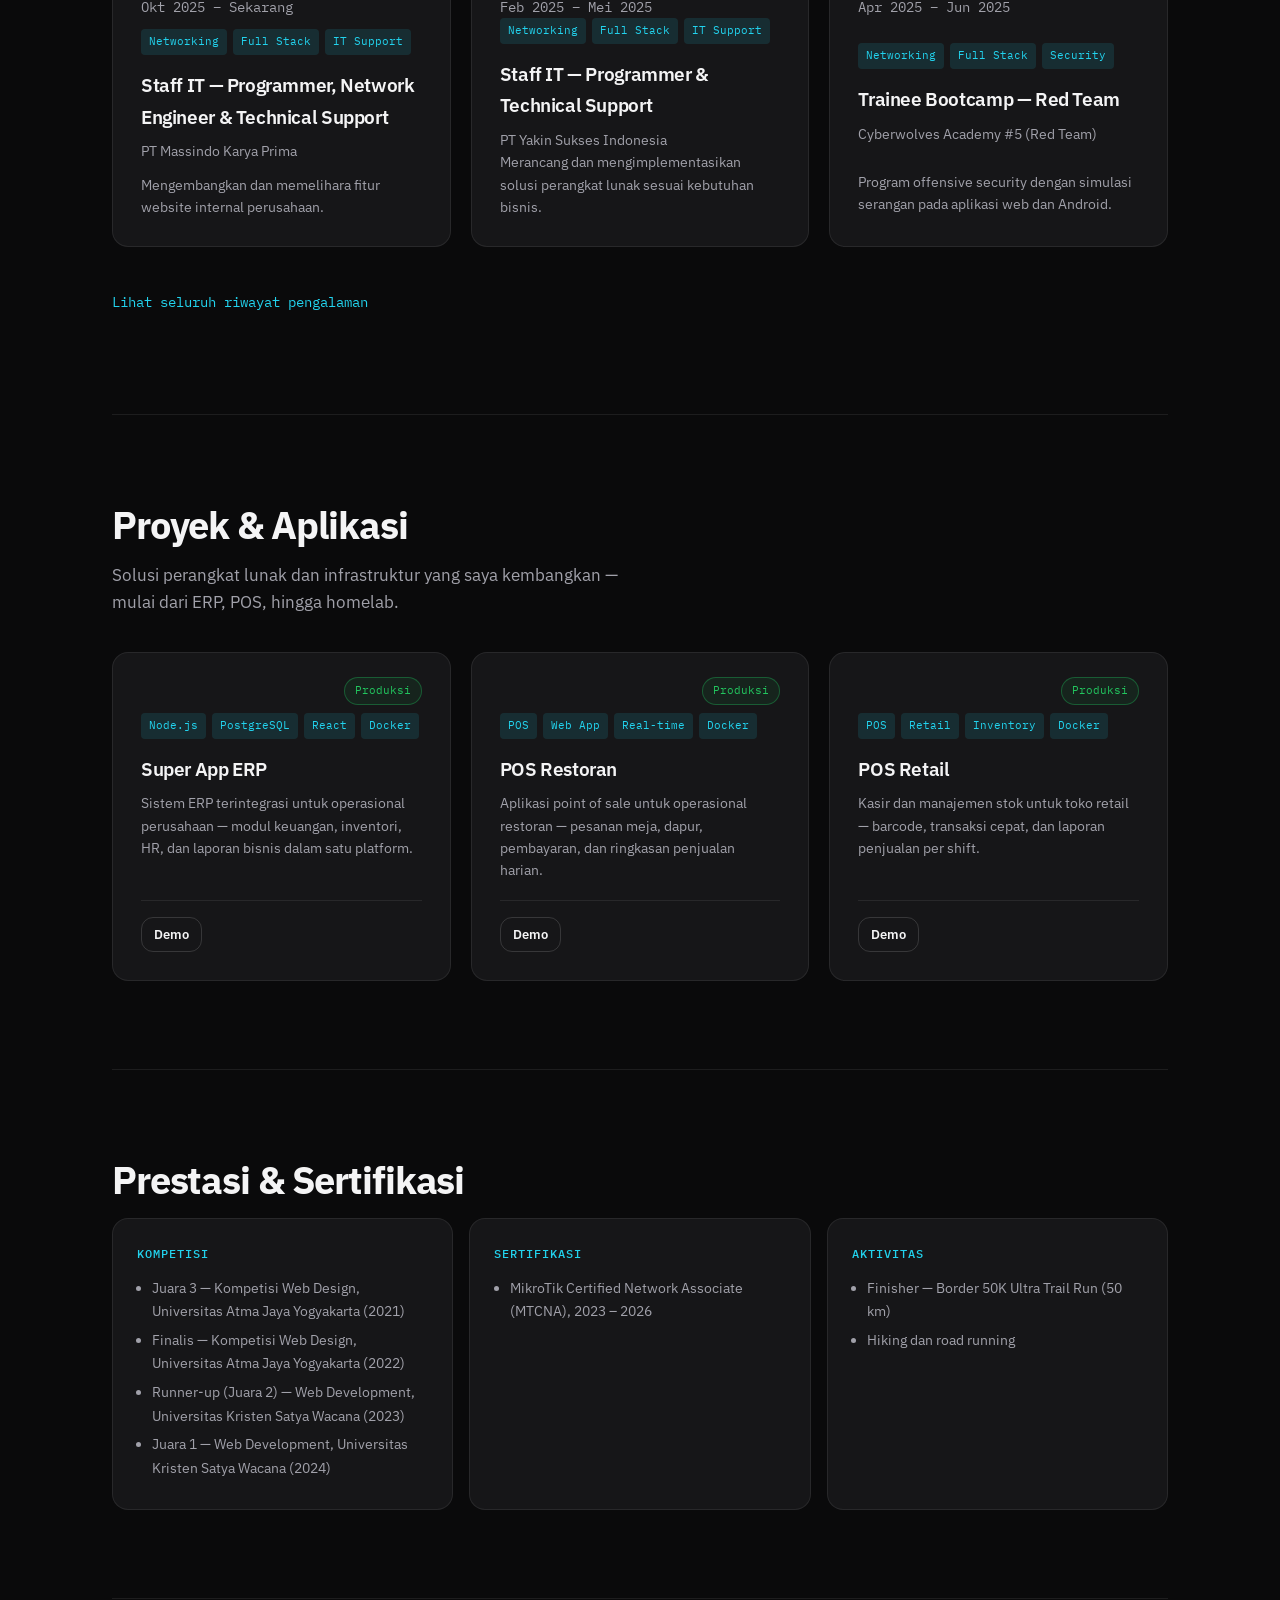
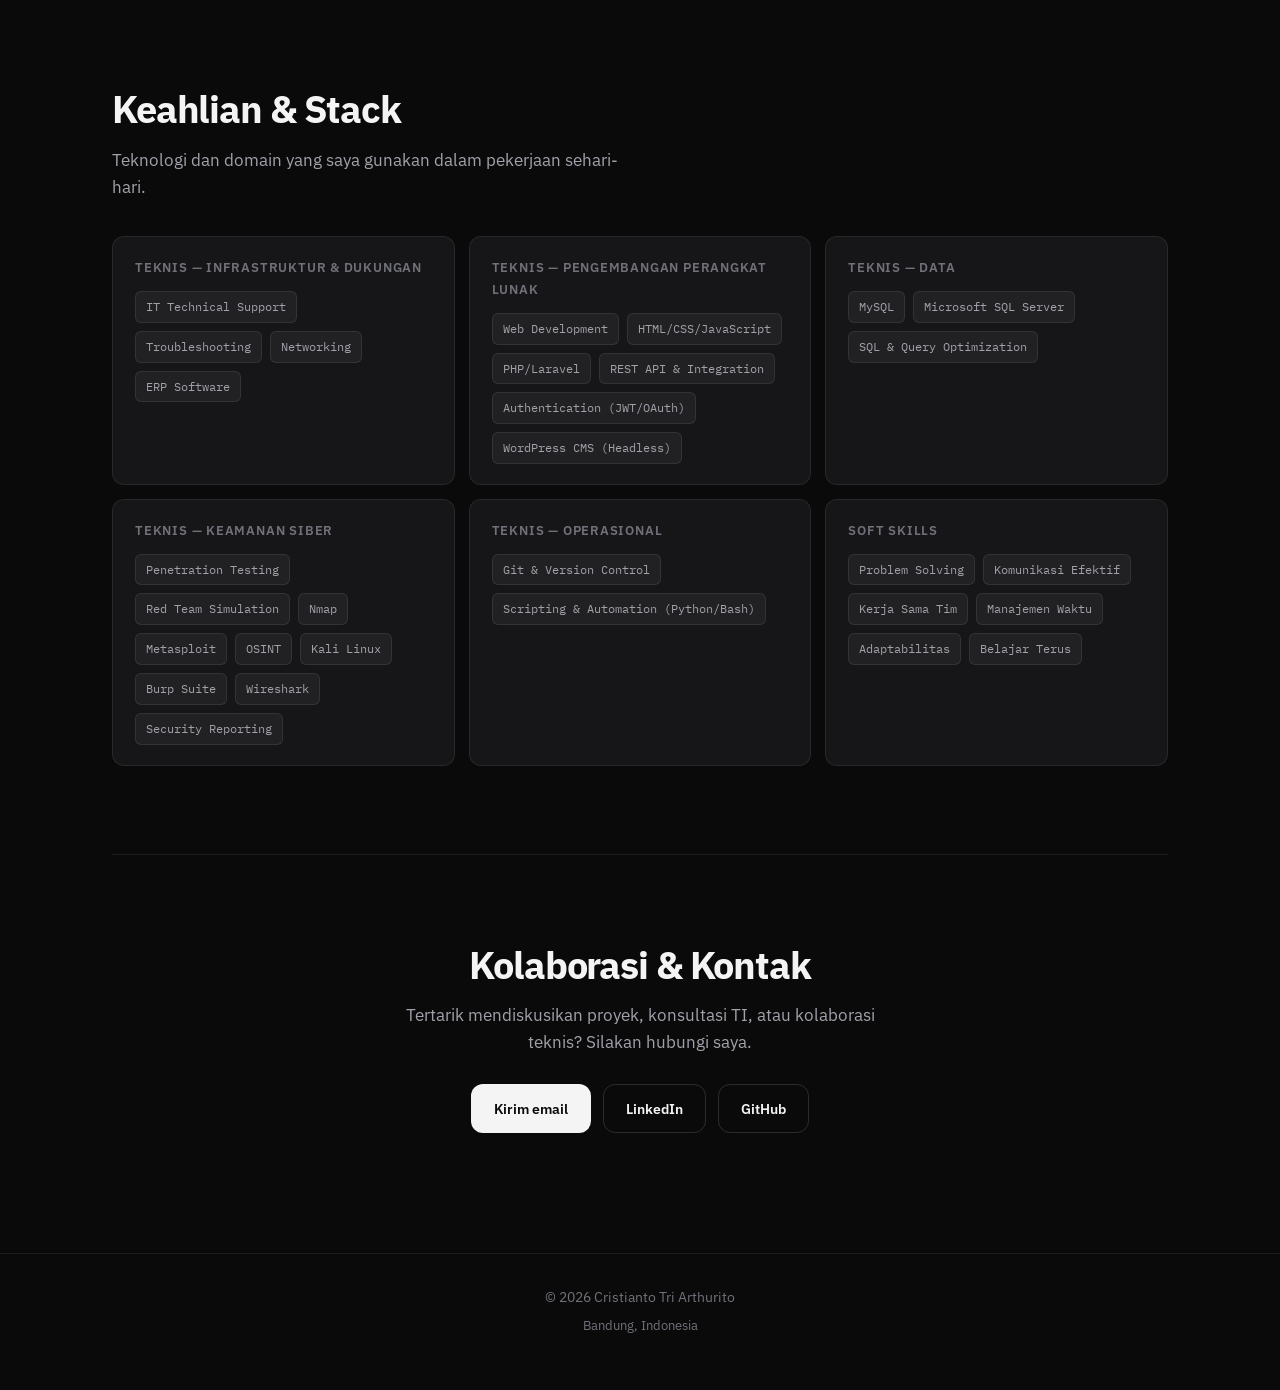
==== commit a4bf13d8: "Add SEO: static crawlable content, JSON-LD, sitemap, llms.txt. Enables Google and AI crawlers to ind" ====
--- a/index.html
+++ b/index.html
@@ -3,13 +3,53 @@
 <head>
   <meta charset="UTF-8">
   <meta name="viewport" content="width=device-width, initial-scale=1.0">
-  <meta name="description" content="Portfolio Cristianto Tri Arthurito — IT Support, Full Stack Development, Networking & Cybersecurity">
+  <meta name="description" content="Cristianto Tri Arthurito — IT Support, Full Stack Developer, Network Engineer & Cybersecurity. Portfolio profesional: ERP, POS, homelab. Bandung, Indonesia.">
+  <meta name="author" content="Cristianto Tri Arthurito">
+  <meta name="robots" content="index, follow, max-image-preview:large">
+  <link rel="canonical" href="https://xcrisarthur.github.io/">
   <meta name="theme-color" content="#0a0a0b">
   <meta property="og:type" content="website">
-  <meta property="og:title" content="Portfolio — Cristianto Tri Arthurito">
+  <meta property="og:url" content="https://xcrisarthur.github.io/">
+  <meta property="og:site_name" content="Cristianto Tri Arthurito — Portfolio">
+  <meta property="og:title" content="Cristianto Tri Arthurito — Portfolio">
   <meta property="og:description" content="IT Support · Full Stack · Networking & Cybersecurity — Bandung, Indonesia">
   <meta property="og:locale" content="id_ID">
-  <title>Portfolio — Cristianto Tri Arthurito</title>
+  <meta name="twitter:card" content="summary">
+  <meta name="twitter:title" content="Cristianto Tri Arthurito — Portfolio">
+  <meta name="twitter:description" content="IT Support · Full Stack · Networking & Cybersecurity — Bandung, Indonesia">
+  <title>Cristianto Tri Arthurito — Portfolio | IT Support & Full Stack</title>
+  <link rel="sitemap" type="application/xml" title="Sitemap" href="/sitemap.xml">
+  <script type="application/ld+json">
+  {
+    "@context": "https://schema.org",
+    "@graph": [
+      {
+        "@type": "Person",
+        "@id": "https://xcrisarthur.github.io/#person",
+        "name": "Cristianto Tri Arthurito",
+        "alternateName": "Arthur",
+        "url": "https://xcrisarthur.github.io/",
+        "email": "xcrisarthur@gmail.com",
+        "jobTitle": "IT Support · Full Stack Development · Networking & Cybersecurity",
+        "description": "IT professional specializing in web development, network infrastructure, and cybersecurity. Based in Bandung, Indonesia.",
+        "address": { "@type": "PostalAddress", "addressLocality": "Bandung", "addressCountry": "ID" },
+        "sameAs": [
+          "https://www.linkedin.com/in/cristiantotriarthurito/",
+          "https://github.com/xcrisarthur"
+        ]
+      },
+      {
+        "@type": "WebSite",
+        "@id": "https://xcrisarthur.github.io/#website",
+        "url": "https://xcrisarthur.github.io/",
+        "name": "Cristianto Tri Arthurito — Portfolio",
+        "description": "Professional portfolio of Cristianto Tri Arthurito",
+        "publisher": { "@id": "https://xcrisarthur.github.io/#person" },
+        "inLanguage": ["id", "en", "ja"]
+      }
+    ]
+  }
+  </script>
   <link rel="icon" href="/favicon.svg" type="image/svg+xml">
   <link rel="preconnect" href="https://fonts.googleapis.com">
   <link rel="preconnect" href="https://fonts.gstatic.com" crossorigin>
@@ -55,12 +95,14 @@
   <main class="site-main">
     <div id="load-error" class="alert" hidden role="alert"></div>
 
-    <section id="hero" class="hero" aria-label="Profil" aria-busy="true">
-      <div class="hero-skeleton" id="hero-skeleton">
-        <p class="skeleton skeleton--line skeleton--sm"></p>
-        <p class="skeleton skeleton--title"></p>
-        <p class="skeleton skeleton--line"></p>
-        <p class="skeleton skeleton--line skeleton--short"></p>
+    <section id="hero" class="hero" aria-label="Profil">
+      <div class="hero__inner">
+        <div class="hero__copy">
+          <h1>Perkenalkan, saya Cristianto Tri Arthurito</h1>
+          <p class="hero__role">IT Support · Full Stack Development · Networking &amp; Cybersecurity</p>
+          <p class="hero__lead">Saya merancang dan mengoperasikan sistem yang stabil serta aman — mulai dari infrastruktur jaringan, pengembangan web, hingga keamanan siber — agar operasional tim dan bisnis berjalan tanpa hambatan teknis.</p>
+          <p class="hero__meta">Bandung, Indonesia · Lari jarak jauh, hiking, kebugaran</p>
+        </div>
       </div>
     </section>
 
@@ -71,7 +113,8 @@
     <section id="tentang" class="section section--teaser">
       <h2 class="section__title" data-i18n="section.about">Tentang Saya</h2>
       <div id="about-teaser" class="about-teaser">
-        <p class="muted" data-i18n="loading">Memuat…</p>
+        <p class="about-teaser__text">Saya Cristianto Tri Arthurito (Arthur), lulusan Sarjana Teknik Informatika dari Universitas Kristen Maranatha dengan predikat Cum Laude (IPK 3,67). Berfokus pada pengembangan web, dukungan infrastruktur TI, dan keamanan siber.</p>
+        <a class="about-block__link" href="/about.html">Baca profil lengkap →</a>
       </div>
     </section>
 
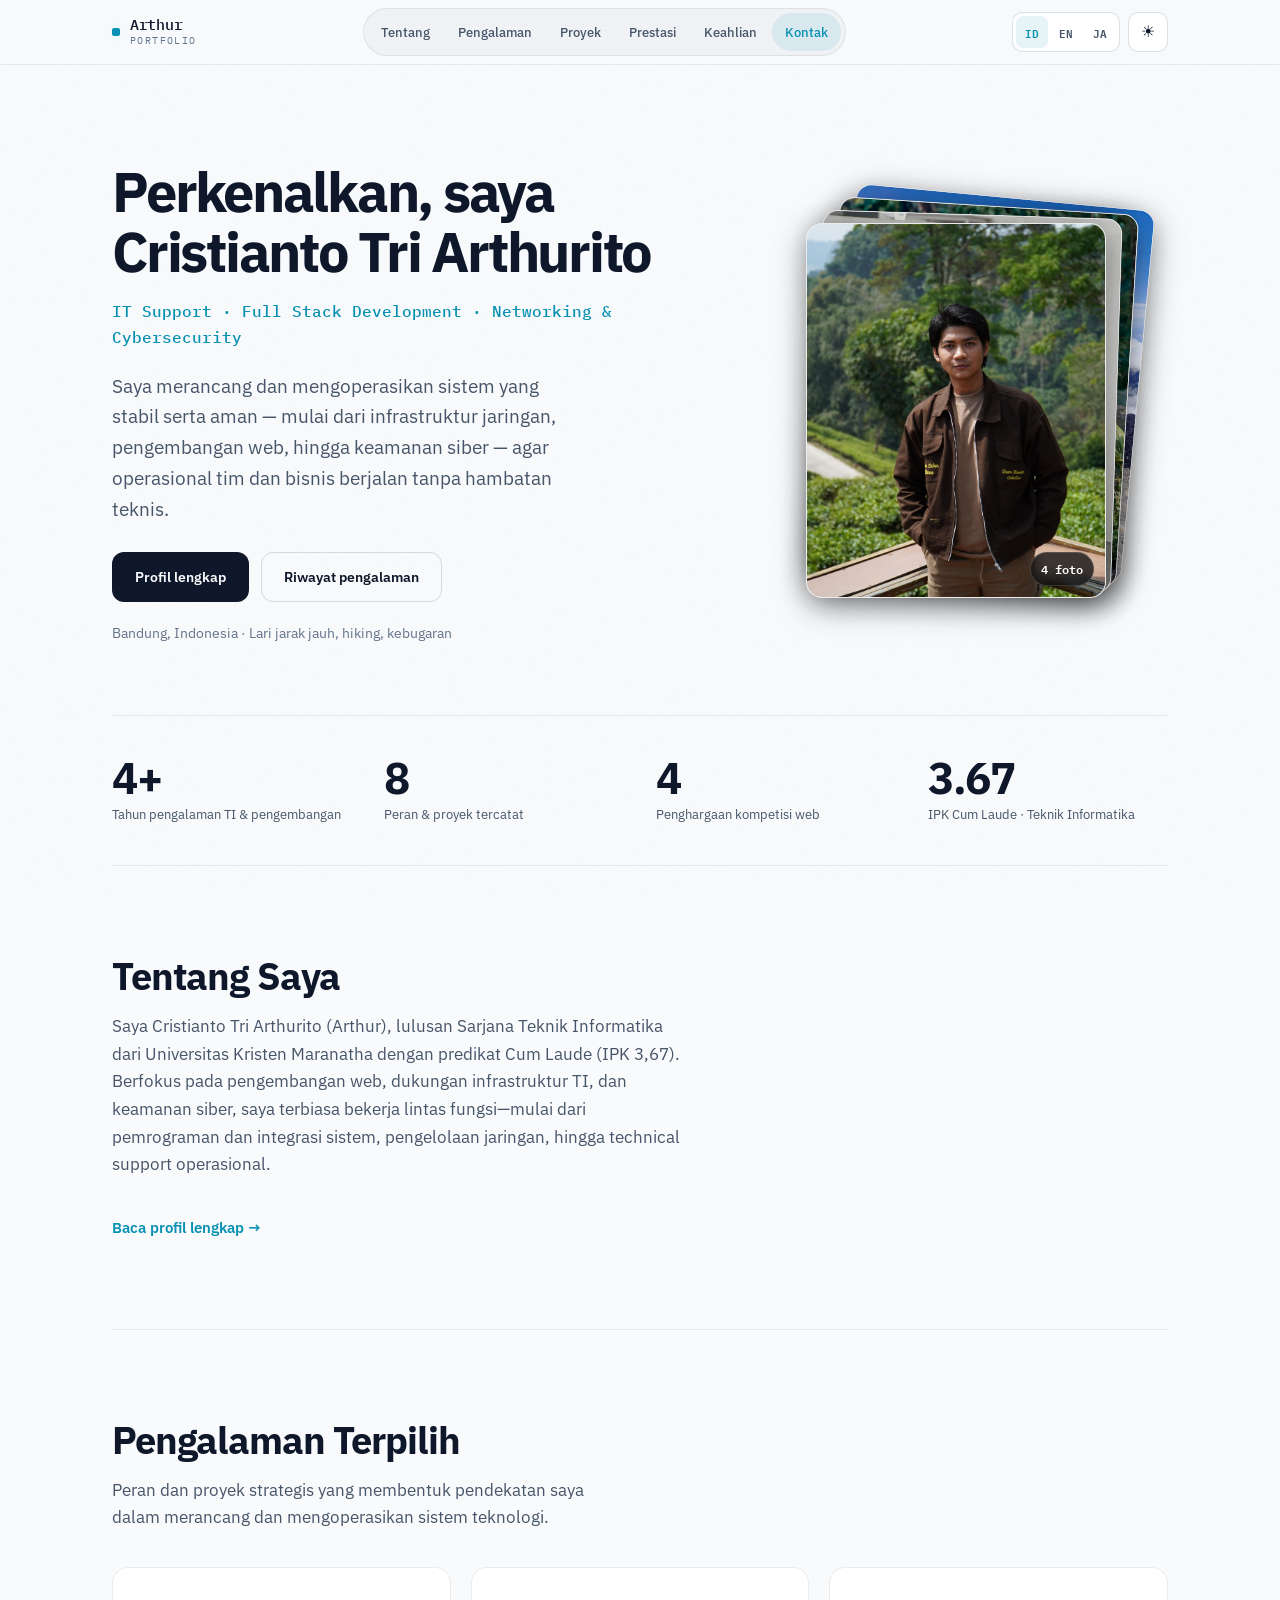
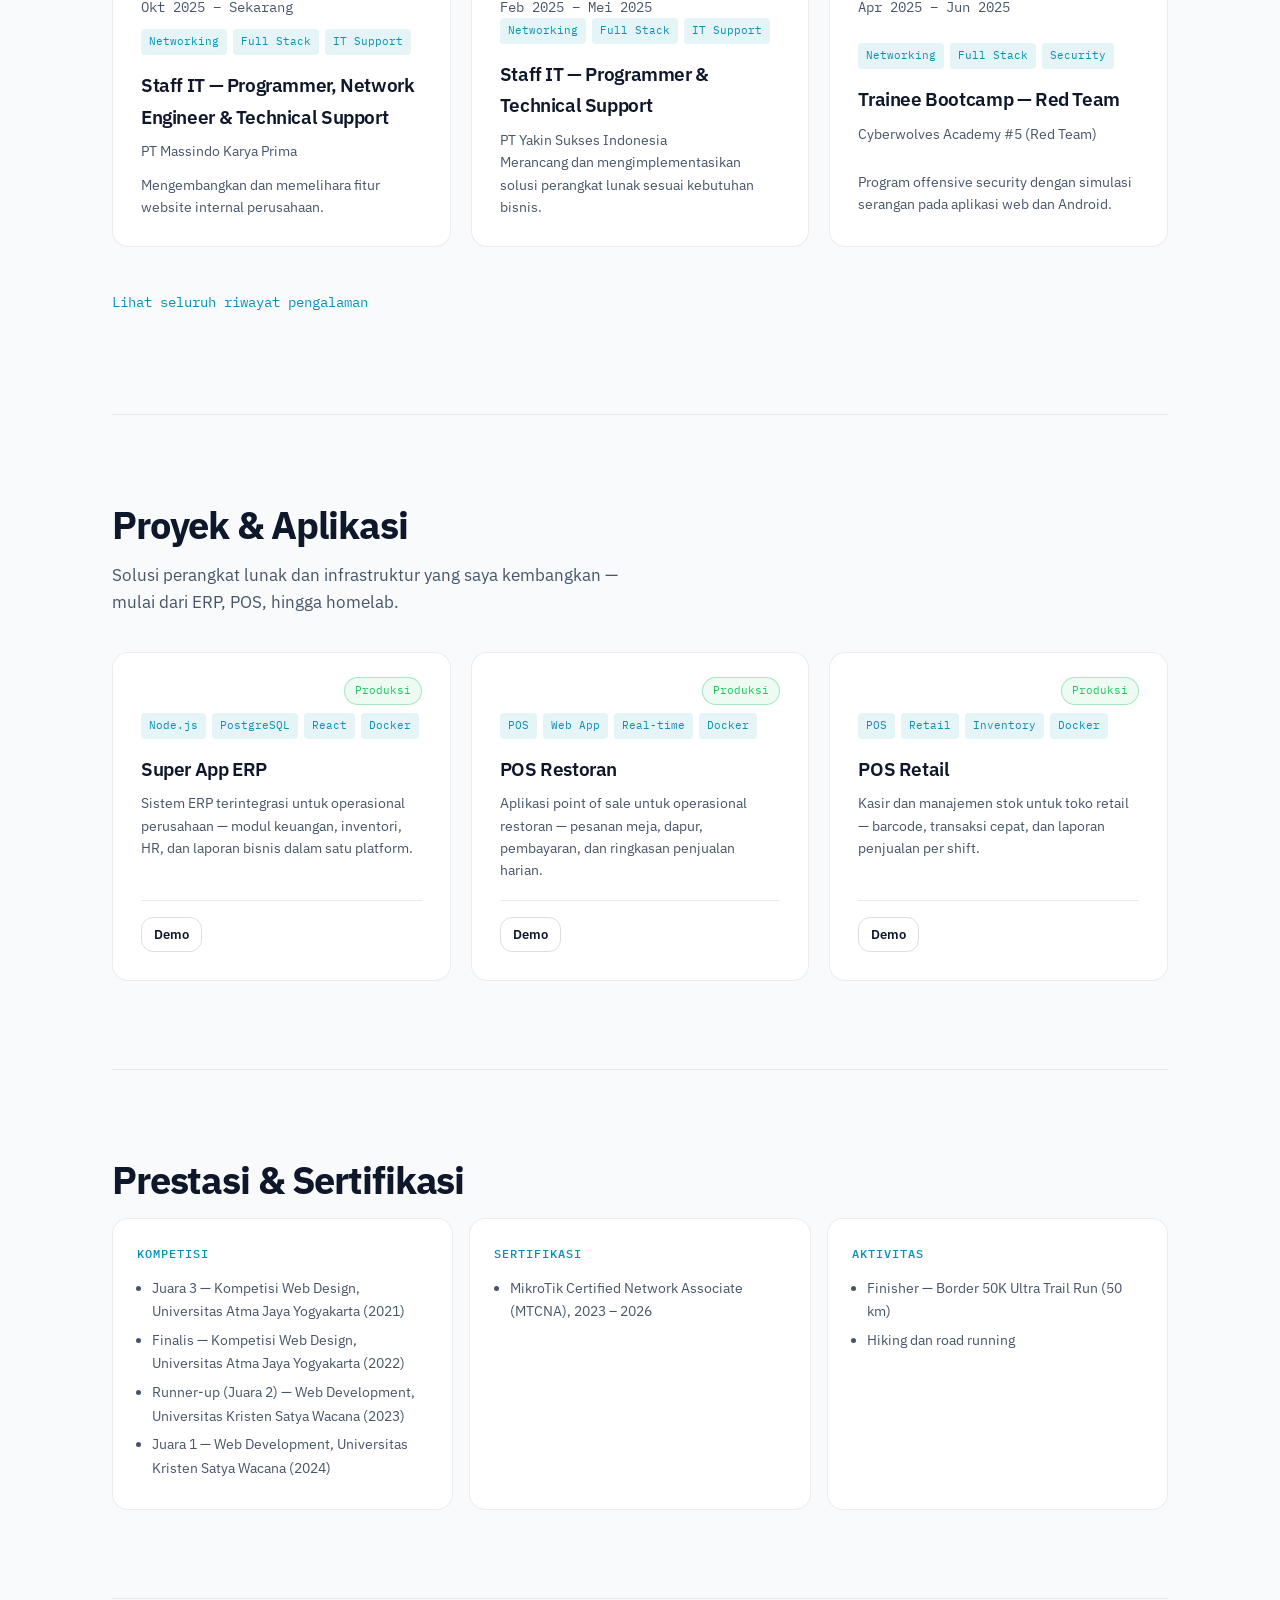
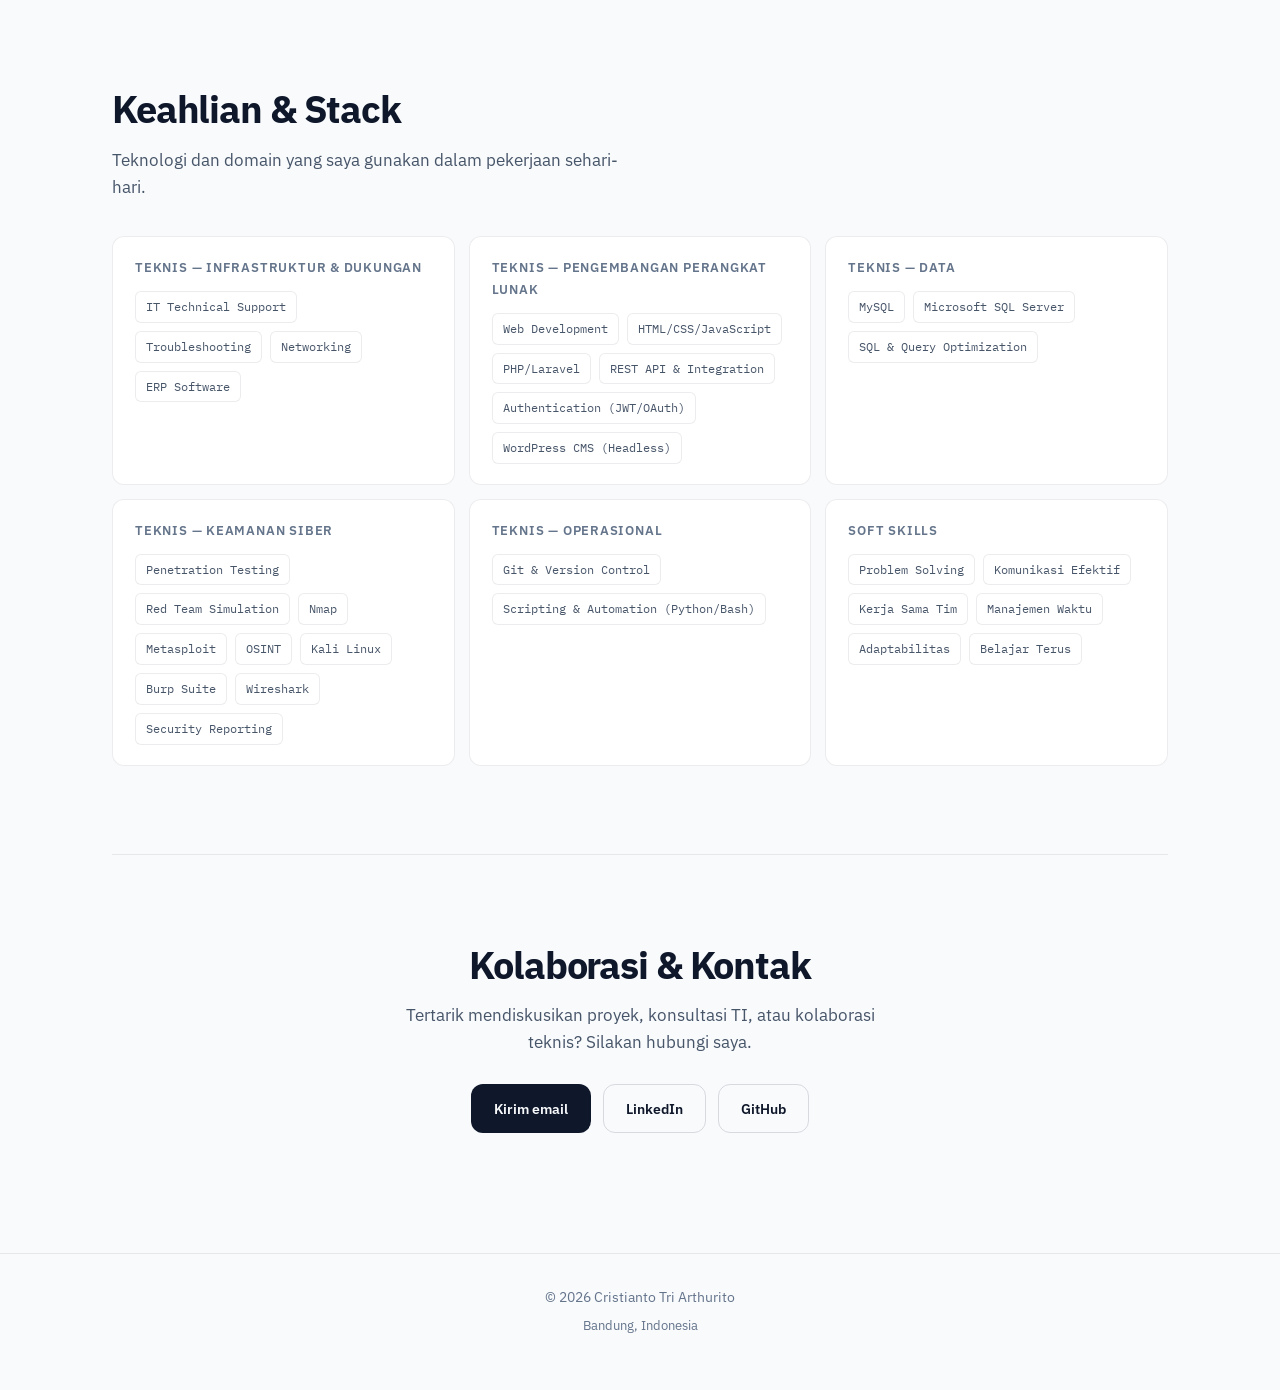
==== commit d4eb0cb3: "Show the portfolio in light mode with local photos and a prefilled contact email. The email subject " ====
--- a/index.html
+++ b/index.html
@@ -1,5 +1,5 @@
 <!DOCTYPE html>
-<html lang="id">
+<html lang="id" data-theme="light">
 <head>
   <meta charset="UTF-8">
   <meta name="viewport" content="width=device-width, initial-scale=1.0">
@@ -7,7 +7,7 @@
   <meta name="author" content="Cristianto Tri Arthurito">
   <meta name="robots" content="index, follow, max-image-preview:large">
   <link rel="canonical" href="https://xcrisarthur.github.io/">
-  <meta name="theme-color" content="#0a0a0b">
+  <meta name="theme-color" content="#f8fafc">
   <meta property="og:type" content="website">
   <meta property="og:url" content="https://xcrisarthur.github.io/">
   <meta property="og:site_name" content="Cristianto Tri Arthurito — Portfolio">
--- a/css/style.css
+++ b/css/style.css
@@ -1,5 +1,25 @@
-/* Portfolio — codedgar-inspired, dark default + light toggle */
+/* Portfolio — light default + dark toggle */
 :root,
+[data-theme="light"] {
+  --bg: #f8fafc;
+  --bg-elevated: #ffffff;
+  --bg-card: #ffffff;
+  --ink: #0f172a;
+  --ink-muted: #475569;
+  --ink-dim: #64748b;
+  --accent: #0891b2;
+  --accent-hover: #0e7490;
+  --accent-dim: #155e75;
+  --accent-soft: rgba(8, 145, 178, 0.1);
+  --border: rgba(15, 23, 42, 0.08);
+  --border-strong: rgba(15, 23, 42, 0.14);
+  --header-bg: rgba(248, 250, 252, 0.88);
+  --btn-primary-bg: #0f172a;
+  --btn-primary-ink: #f8fafc;
+  --noise-opacity: 0.02;
+  color-scheme: light;
+}
+
 [data-theme="dark"] {
   --bg: #0a0a0b;
   --bg-elevated: #111113;
@@ -20,26 +40,6 @@
   color-scheme: dark;
 }
 
-[data-theme="light"] {
-  --bg: #f8fafc;
-  --bg-elevated: #ffffff;
-  --bg-card: #ffffff;
-  --ink: #0f172a;
-  --ink-muted: #475569;
-  --ink-dim: #64748b;
-  --accent: #0891b2;
-  --accent-hover: #0e7490;
-  --accent-dim: #155e75;
-  --accent-soft: rgba(8, 145, 178, 0.1);
-  --border: rgba(15, 23, 42, 0.08);
-  --border-strong: rgba(15, 23, 42, 0.14);
-  --header-bg: rgba(248, 250, 252, 0.88);
-  --btn-primary-bg: #0f172a;
-  --btn-primary-ink: #f8fafc;
-  --noise-opacity: 0.02;
-  color-scheme: light;
-}
-
 :root {
   --radius: 12px;
   --radius-lg: 16px;
